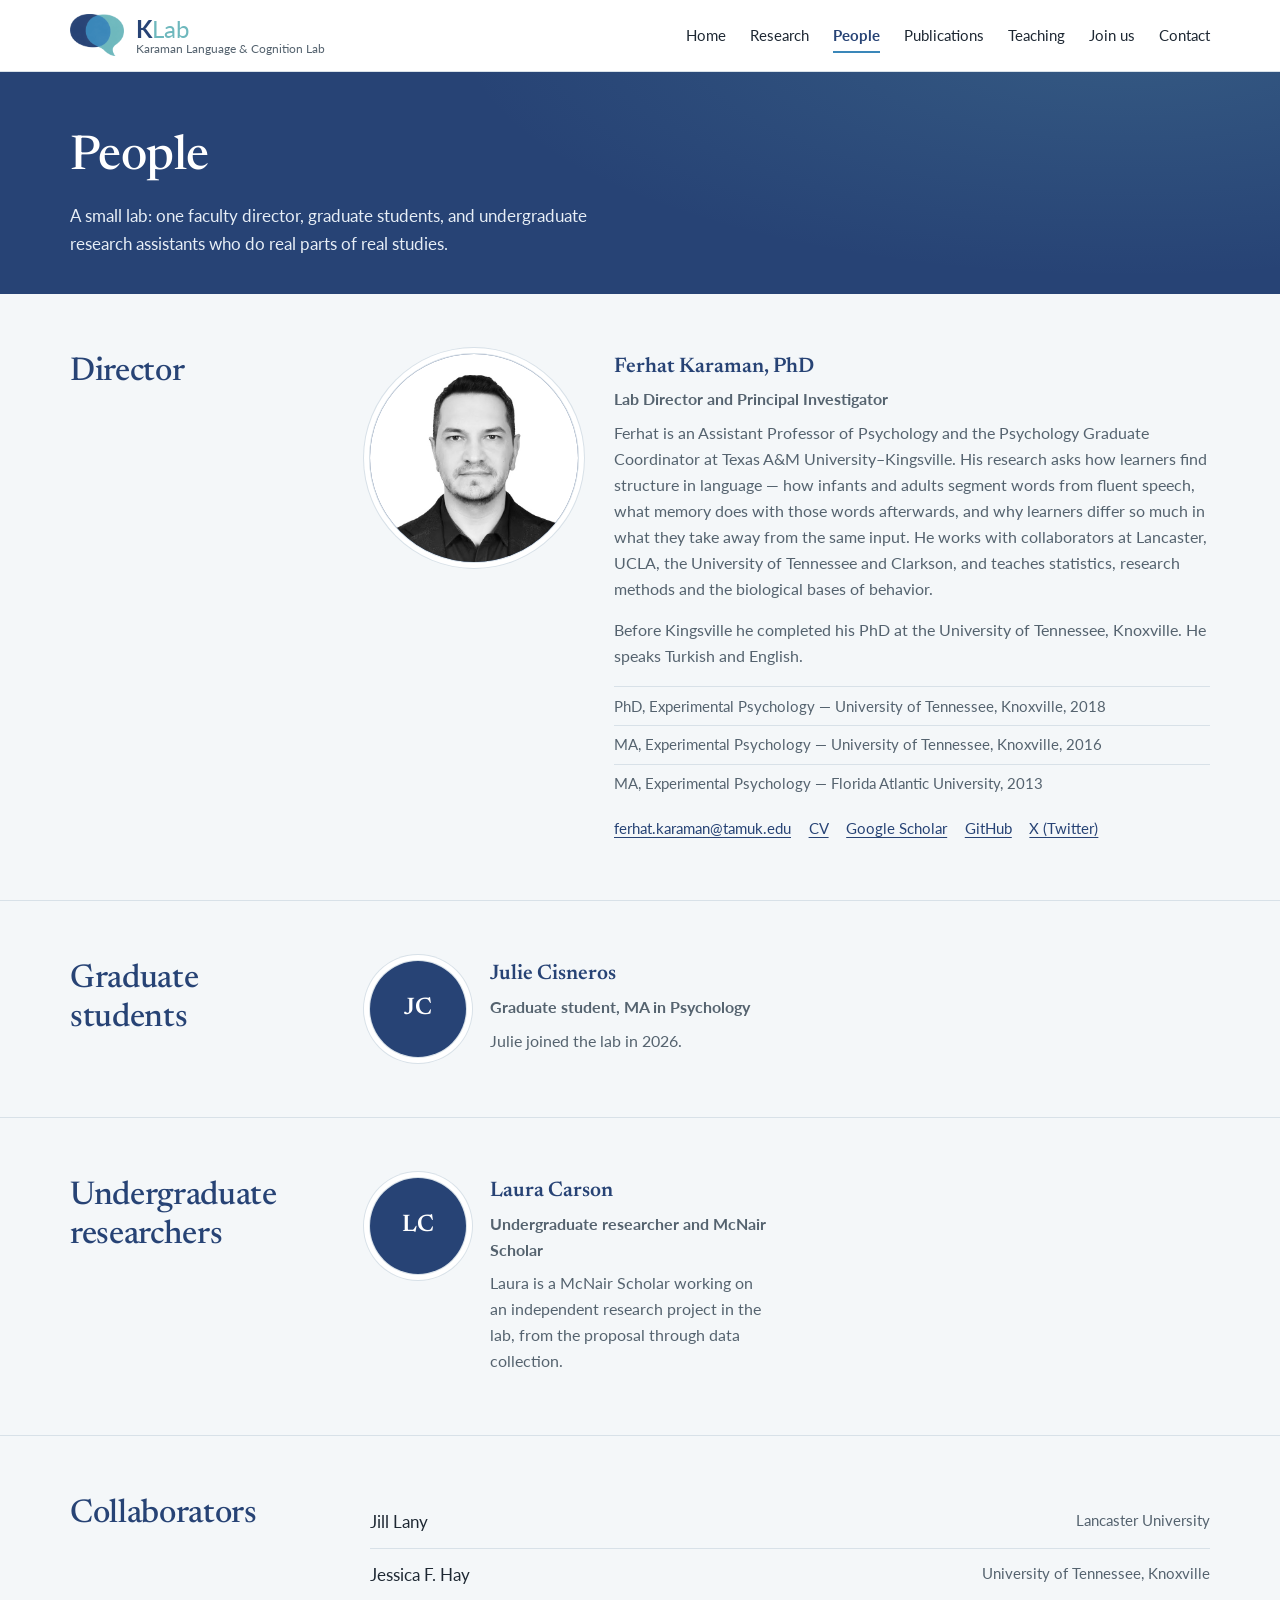
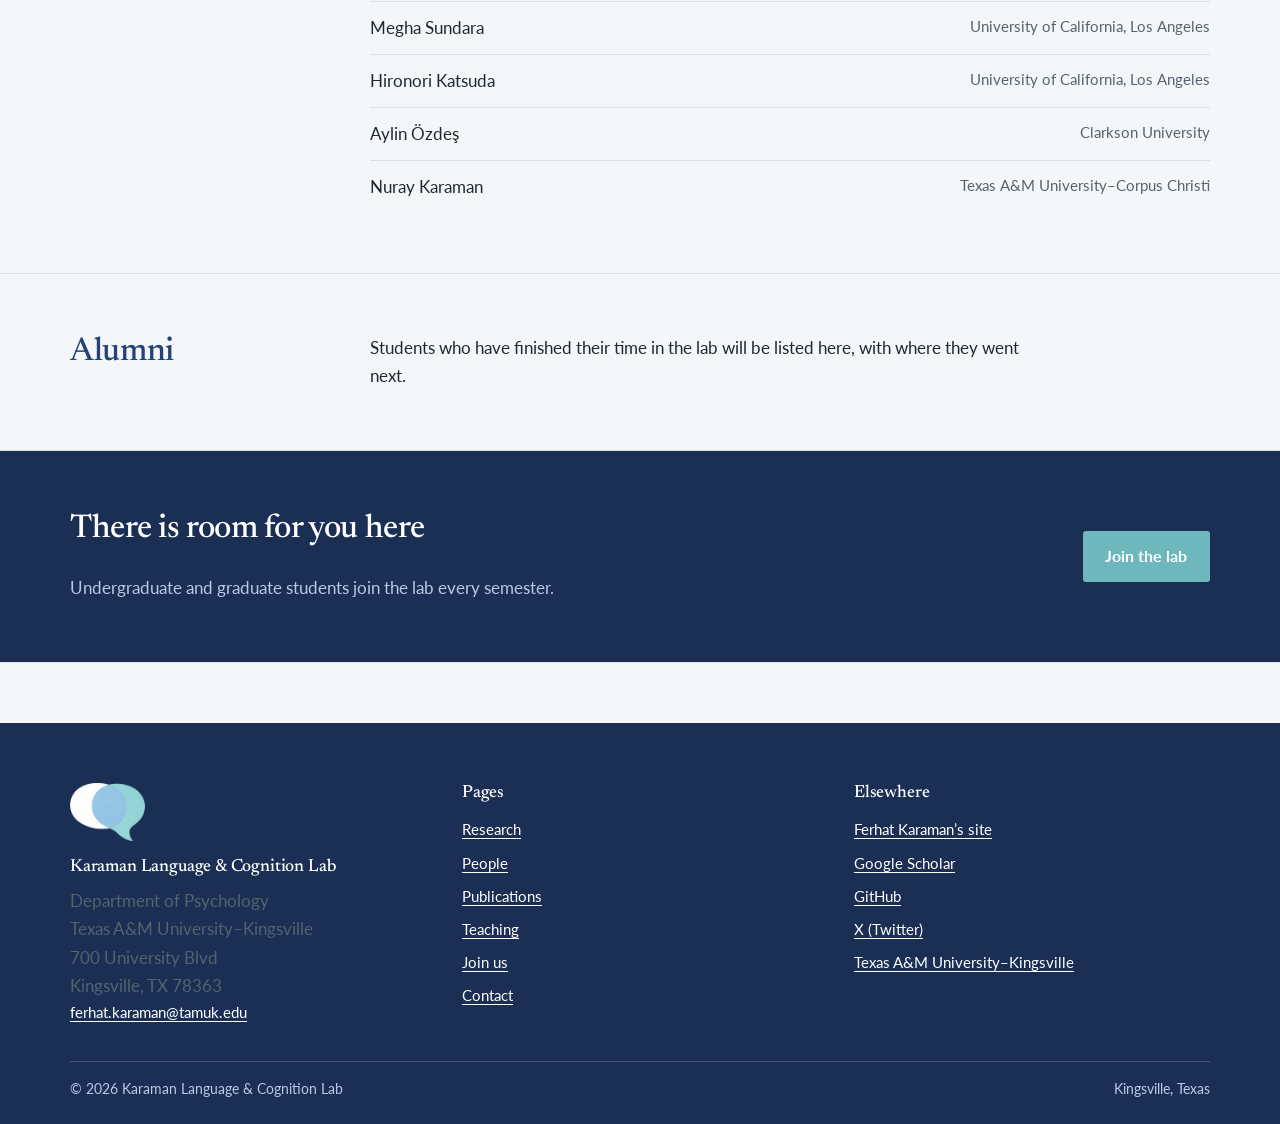
==== people.html @ 48c37533 "Add files via upload" ====
<!DOCTYPE html>
<html lang="en">
<head>
<meta charset="utf-8">
<meta name="viewport" content="width=device-width, initial-scale=1">
<title>People — Karaman Language &amp; Cognition Lab</title>
<meta name="description" content="The lab director, graduate students, undergraduate researchers and collaborators.">
<meta name="author" content="Ferhat Karaman">
<meta property="og:title" content="People — Karaman Language &amp; Cognition Lab">
<meta property="og:description" content="The lab director, graduate students, undergraduate researchers and collaborators.">
<meta property="og:type" content="website">
<meta property="og:site_name" content="Karaman Language &amp; Cognition Lab">
<link rel="icon" type="image/png" href="assets/img/favicon.png">
<link rel="apple-touch-icon" href="assets/img/apple-touch-icon.png">
<meta name="theme-color" content="#274375">
<link rel="preconnect" href="https://fonts.googleapis.com">
<link rel="preconnect" href="https://fonts.gstatic.com" crossorigin>
<link href="https://fonts.googleapis.com/css2?family=Lato:ital,wght@0,400;0,700;1,400&amp;family=Newsreader:opsz,wght@6..72,400;6..72,500;6..72,600&amp;family=JetBrains+Mono:wght@400;500&amp;display=swap" rel="stylesheet">
<link rel="stylesheet" href="assets/css/klab.css">
</head>
<body>
<a class="skip" href="#main">Skip to content</a>

<header class="masthead">
  <div class="wrap masthead-in">
    <a class="mark" href="index.html">
      <img src="assets/img/klab-mark.png" width="336" height="259" alt="">
      <span class="mark-text">
        <span class="mark-1"><span class="mark-k">K</span>Lab</span>
        <span class="mark-2">Karaman Language &amp; Cognition Lab</span>
      </span>
    </a>
    <button class="nav-toggle" type="button" aria-expanded="false" aria-controls="sitenav">Menu</button>
    <nav id="sitenav" class="nav" aria-label="Main">
      <ul>
        <li><a href="index.html">Home</a></li>
        <li><a href="research.html">Research</a></li>
        <li><a href="people.html" aria-current="page">People</a></li>
        <li><a href="publications.html">Publications</a></li>
        <li><a href="teaching.html">Teaching</a></li>
        <li><a href="join.html">Join us</a></li>
        <li><a href="contact.html">Contact</a></li>
      </ul>
    </nav>
  </div>
</header>

<main id="main">

  <section class="page-head">
    <div class="wrap">
      <h1>People</h1>
      <p>A small lab: one faculty director, graduate students, and undergraduate research assistants
        who do real parts of real studies.</p>
    </div>
  </section>

  <section>
    <div class="wrap split">
      <h2>Director</h2>
      <div class="person lead">
        <div class="portrait"><img src="assets/img/ferhat-karaman.jpg" alt="Ferhat Karaman"></div>
        <div>
          <h3>Ferhat Karaman, PhD</h3>
          <p class="role">Lab Director and Principal Investigator</p>
          <p>Ferhat is an Assistant Professor of Psychology and the Psychology Graduate Coordinator at
            Texas A&amp;M University&ndash;Kingsville. His research asks how learners find structure in
            language &mdash; how infants and adults segment words from fluent speech, what memory does
            with those words afterwards, and why learners differ so much in what they take away from
            the same input. He works with collaborators at Lancaster, UCLA, the University of Tennessee
            and Clarkson, and teaches statistics, research methods and the biological bases of behavior.</p>
          <p>Before Kingsville he completed his PhD at the University of Tennessee, Knoxville. He speaks
            Turkish and English.</p>
          <ul class="facts">
            <li>PhD, Experimental Psychology &mdash; University of Tennessee, Knoxville, 2018</li>
            <li>MA, Experimental Psychology &mdash; University of Tennessee, Knoxville, 2016</li>
            <li>MA, Experimental Psychology &mdash; Florida Atlantic University, 2013</li>
          </ul>
          <ul class="inline-links">
            <li><a href="mailto:ferhat.karaman@tamuk.edu">ferhat.karaman@tamuk.edu</a></li>
            <li><a href="https://ferhatkaraman.github.io/pdf/FerhatKaraman_CV.pdf">CV</a></li>
            <li><a href="https://scholar.google.com/citations?user=p9srGFwAAAAJ&amp;hl=en">Google Scholar</a></li>
            <li><a href="https://github.com/ferhatkaraman">GitHub</a></li>
            <li><a href="https://twitter.com/KaramanFerhat">X (Twitter)</a></li>
          </ul>
        </div>
      </div>
    </div>
  </section>

  <hr class="section-rule">

  <section>
    <div class="wrap split">
      <h2>Graduate students</h2>
      <ul class="people cols">
        <li class="person">
          <div class="portrait" aria-hidden="true">JC</div>
          <div>
            <h3>Julie Cisneros</h3>
            <p class="role">Graduate student, MA in Psychology</p>
            <p>Julie joined the lab in 2026. <!-- TODO: one sentence on Julie's project, e.g.
               "She works on ... and is responsible for ..." --></p>
          </div>
        </li>
        <!-- Copy this block to add another graduate student:
        <li class="person">
          <div class="portrait" aria-hidden="true">AB</div>
          <div>
            <h3>Full Name</h3>
            <p class="role">Graduate student, MA in Psychology</p>
            <p>One or two sentences about their project.</p>
          </div>
        </li>
        -->
      </ul>
    </div>
  </section>

  <hr class="section-rule">

  <section>
    <div class="wrap split">
      <h2>Undergraduate researchers</h2>
      <ul class="people cols">
        <li class="person">
          <div class="portrait" aria-hidden="true">LC</div>
          <div>
            <h3>Laura Carson</h3>
            <p class="role">Undergraduate researcher and McNair Scholar</p>
            <p>Laura is a McNair Scholar working on an independent research project in the lab, from
              the proposal through data collection.</p>
          </div>
        </li>
        <!-- Copy this block to add another undergraduate researcher. -->
      </ul>
    </div>
  </section>

  <hr class="section-rule">

  <section>
    <div class="wrap split">
      <h2>Collaborators</h2>
      <ul class="roster">
        <li><span>Jill Lany</span><span class="where">Lancaster University</span></li>
        <li><span>Jessica F. Hay</span><span class="where">University of Tennessee, Knoxville</span></li>
        <li><span>Megha Sundara</span><span class="where">University of California, Los Angeles</span></li>
        <li><span>Hironori Katsuda</span><span class="where">University of California, Los Angeles</span></li>
        <li><span>Aylin &Ouml;zde&#351;</span><span class="where">Clarkson University</span></li>
        <li><span>Nuray Karaman</span><span class="where">Texas A&amp;M University&ndash;Corpus Christi</span></li>
      </ul>
    </div>
  </section>

  <hr class="section-rule">

  <section>
    <div class="wrap split">
      <h2>Alumni</h2>
      <div>
        <p class="measure">Students who have finished their time in the lab will be listed here, with
          where they went next.</p>
        <!-- Template:
        <ul class="roster">
          <li><span>Full Name</span><span class="where">Undergraduate researcher, 2025&ndash;2026 &mdash; now at ...</span></li>
        </ul>
        -->
      </div>
    </div>
  </section>

  <section class="band band-deep">
    <div class="wrap cta">
      <div>
        <h2>There is room for you here</h2>
        <p>Undergraduate and graduate students join the lab every semester.</p>
      </div>
      <div class="actions">
        <a class="btn btn-1" href="join.html">Join the lab</a>
      </div>
    </div>
  </section>

</main>

  <footer class="foot">
    <div class="wrap">
      <div class="foot-grid">
        <div>
          <img class="foot-mark" src="assets/img/klab-mark-light.png" width="336" height="259" alt="">
          <h2>Karaman Language &amp; Cognition Lab</h2>
          <address>
            Department of Psychology<br>
            Texas A&amp;M University&ndash;Kingsville<br>
            700 University Blvd<br>
            Kingsville, TX 78363
          </address>
          <p><a href="mailto:ferhat.karaman@tamuk.edu">ferhat.karaman@tamuk.edu</a></p>
        </div>
        <div>
          <h2>Pages</h2>
          <ul>
            <li><a href="research.html">Research</a></li>
            <li><a href="people.html">People</a></li>
            <li><a href="publications.html">Publications</a></li>
            <li><a href="teaching.html">Teaching</a></li>
            <li><a href="join.html">Join us</a></li>
            <li><a href="contact.html">Contact</a></li>
          </ul>
        </div>
        <div>
          <h2>Elsewhere</h2>
          <ul>
            <li><a href="https://ferhatkaraman.github.io/">Ferhat Karaman&rsquo;s site</a></li>
            <li><a href="https://scholar.google.com/citations?user=p9srGFwAAAAJ&amp;hl=en">Google Scholar</a></li>
            <li><a href="https://github.com/ferhatkaraman">GitHub</a></li>
            <li><a href="https://twitter.com/KaramanFerhat">X (Twitter)</a></li>
            <li><a href="https://www.tamuk.edu/">Texas A&amp;M University&ndash;Kingsville</a></li>
          </ul>
        </div>
      </div>
      <div class="foot-base">
        <span>&copy; <span id="year">2026</span> Karaman Language &amp; Cognition Lab</span>
        <span>Kingsville, Texas</span>
      </div>
    </div>
  </footer>

<script src="assets/js/klab.js"></script>
<script>document.getElementById("year").textContent = new Date().getFullYear();</script>
</body>
</html>
---- assets/css/klab.css ----
/* ==========================================================================
   Karaman Language & Cognition Lab
   assets/css/klab.css
   Palette is taken directly from the KLab logo. Everything tunable lives in
   the :root block below.
   ========================================================================== */

:root {
  /* brand — sampled from the lab logo */
  --navy:       #274375;
  --navy-deep:  #1B2F55;
  --navy-soft:  #35558C;
  --blue:       #3A87B9;
  --teal:       #6EB8BD;
  --teal-pale:  #A8D8DA;

  /* neutrals */
  --paper:      #F4F7F9;
  --surface:    #FFFFFF;
  --ink:        #1E2833;
  --ink-soft:   #55636F;
  --rule:       #D8E1E8;
  --on-navy:      #FFFFFF;
  --on-navy-soft: #B9CBE4;

  /* type */
  --display: "Newsreader", Georgia, "Times New Roman", serif;
  --body:    "Lato", -apple-system, BlinkMacSystemFont, "Segoe UI", Helvetica, Arial, sans-serif;
  --mono:    "JetBrains Mono", ui-monospace, SFMono-Regular, Menlo, Consolas, monospace;

  /* measure & rhythm */
  --wrap: 1140px;
  --measure: 66ch;
  --s1: .5rem;
  --s2: 1rem;
  --s3: 1.5rem;
  --s4: 2.25rem;
  --s5: 3.75rem;
  --s6: 5.5rem;
}

*, *::before, *::after { box-sizing: border-box; }

html { -webkit-text-size-adjust: 100%; scroll-behavior: smooth; }

body {
  margin: 0;
  background: var(--paper);
  color: var(--ink);
  font-family: var(--body);
  font-size: 1.0625rem;
  line-height: 1.65;
  /* font smoothing is left on the browser default on purpose: forcing
     antialiasing makes text look thin and soft on Windows and on non-retina
     screens, which is the usual cause of "blurry" type */
  text-rendering: optimizeLegibility;
}

img { max-width: 100%; height: auto; display: block; }

a { color: inherit; text-decoration-thickness: 1px; text-underline-offset: 3px; }
a:hover { text-decoration-color: var(--blue); }

:focus-visible { outline: 2px solid var(--blue); outline-offset: 3px; border-radius: 2px; }

.skip { position: absolute; left: -9999px; top: 0; background: var(--navy); color: #fff; padding: .75rem 1rem; z-index: 100; }
.skip:focus { left: 0; }

.wrap { width: min(100% - 2.5rem, var(--wrap)); margin-inline: auto; }
.measure { max-width: var(--measure); }
.visually-hidden {
  position: absolute; width: 1px; height: 1px; overflow: hidden;
  clip: rect(0 0 0 0); clip-path: inset(50%); white-space: nowrap;
}

/* --------------------------------------------------------------- masthead */

.masthead {
  background: var(--surface);
  border-bottom: 1px solid var(--rule);
  position: sticky; top: 0; z-index: 50;
}
.masthead-in {
  display: flex; align-items: center; justify-content: space-between;
  gap: var(--s3); padding-block: .9rem;
}

.mark { display: flex; align-items: center; gap: .75rem; text-decoration: none; }
.mark img { height: 42px; width: auto; }
.mark-text { display: flex; flex-direction: column; line-height: 1.1; }
.mark-1 { font-size: 1.5rem; font-weight: 400; color: var(--teal); letter-spacing: -.01em; }
.mark-k { font-weight: 700; color: var(--navy); }
.mark-2 { font-size: .74rem; color: var(--ink-soft); }

.nav ul { display: flex; gap: 1.5rem; list-style: none; margin: 0; padding: 0; }
.nav a {
  text-decoration: none; font-size: .95rem;
  padding-block: .4rem; border-bottom: 2px solid transparent; color: var(--ink);
}
.nav a:hover { border-bottom-color: var(--teal); }
.nav a[aria-current="page"] { border-bottom-color: var(--blue); color: var(--navy); font-weight: 700; }

.nav-toggle {
  display: none; font: inherit; font-size: .9rem;
  background: none; border: 1px solid var(--rule); border-radius: 4px;
  padding: .45rem .75rem; color: var(--ink); cursor: pointer;
}

/* ------------------------------------------------------------------- hero */

.hero {
  background:
    radial-gradient(90rem 40rem at 78% -10%, rgba(110,184,189,.20), transparent 60%),
    radial-gradient(60rem 30rem at 0% 110%, rgba(58,135,185,.28), transparent 62%),
    var(--navy);
  color: var(--on-navy);
  padding-block: var(--s6) var(--s5);
}
.hero-kicker { font-size: .84rem; color: var(--on-navy-soft); margin: 0 0 var(--s4); }

/* the speech stream */
.stream {
  font-family: var(--mono);
  font-size: clamp(1rem, 2.5vw, 1.5rem);
  line-height: 2.4;
  word-break: break-word;
  margin: 0 0 var(--s4);
  color: #EAF1F8;
}
.stream .w {
  display: inline-block;
  padding-bottom: .16em;
  background-image: linear-gradient(var(--teal), var(--teal));
  background-repeat: no-repeat;
  background-position: 0 100%;
  background-size: 0% 2px;
  margin-inline: 0;
  transition: margin .85s cubic-bezier(.2,.7,.2,1), background-size .85s cubic-bezier(.2,.7,.2,1);
  transition-delay: calc(var(--i) * 45ms);
}
.stream .w:nth-child(odd) { background-image: linear-gradient(var(--blue), var(--blue)); }
.stream.segmented .w { margin-inline: .42em; background-size: 100% 2px; }
.stream .tail { color: var(--on-navy-soft); }

.hero h1 {
  font-family: var(--display);
  font-weight: 500;
  font-size: clamp(2.1rem, 4.9vw, 3.5rem);
  line-height: 1.12;
  letter-spacing: -.012em;
  margin: 0 0 var(--s3);
  max-width: 19ch;
}
.hero p.lede { max-width: 54ch; font-size: 1.12rem; margin: 0 0 var(--s4); color: #E7EEF6; }
.hero .note {
  max-width: 56ch; color: var(--on-navy-soft); font-size: .93rem;
  margin: var(--s4) 0 0; padding-left: 1rem; border-left: 2px solid var(--teal);
}

.actions { display: flex; flex-wrap: wrap; gap: .75rem; }
.btn {
  display: inline-block; text-decoration: none;
  padding: .72rem 1.35rem; border-radius: 3px;
  font-size: .97rem; font-weight: 700;
  border: 1px solid transparent;
  transition: background-color .15s ease, border-color .15s ease;
}
.btn-1 { background: var(--teal); color: #10303A; }
.btn-1:hover { background: var(--teal-pale); }
.btn-2 { border-color: rgba(255,255,255,.45); color: #fff; }
.btn-2:hover { border-color: #fff; background: rgba(255,255,255,.08); }
.btn-dark { background: var(--navy); color: #fff; }
.btn-dark:hover { background: var(--navy-deep); }

/* ------------------------------------------------------------- page heads */

.page-head {
  background:
    radial-gradient(70rem 26rem at 88% -20%, rgba(110,184,189,.20), transparent 60%),
    var(--navy);
  color: var(--on-navy);
  padding-block: var(--s5) var(--s4);
}
.page-head h1 {
  font-family: var(--display); font-weight: 500;
  font-size: clamp(2rem, 4.2vw, 3rem); line-height: 1.12;
  letter-spacing: -.012em; margin: 0 0 var(--s2); max-width: 22ch;
}
.page-head p { max-width: 58ch; margin: 0; color: #E7EEF6; }
.page-head a { color: #fff; }

/* ---------------------------------------------------------------- section */

section { padding-block: var(--s5); }
.page-head + section { padding-top: var(--s5); }

h2 {
  font-family: var(--display); font-weight: 500;
  font-size: clamp(1.55rem, 2.6vw, 2.05rem); line-height: 1.18;
  letter-spacing: -.01em; margin: 0 0 var(--s3); color: var(--navy);
}
h3 { font-family: var(--display); font-weight: 600; font-size: 1.24rem; line-height: 1.3; margin: 0 0 .4rem; }
h4 { font-size: 1rem; margin: 0 0 .3rem; }
p { margin: 0 0 var(--s2); }
p:last-child { margin-bottom: 0; }

.section-rule { border: 0; border-top: 1px solid var(--rule); margin: 0; }

.split {
  display: grid;
  grid-template-columns: minmax(0, 15rem) minmax(0, 1fr);
  gap: var(--s4) var(--s5);
  align-items: start;
}
.split > h2 { position: sticky; top: 6rem; margin-bottom: 0; }

/* ---------------------------------------------------------- research list */

.topics { list-style: none; margin: 0; padding: 0; }
.topics > li { padding-block: var(--s3); border-top: 1px solid var(--rule); }
.topics > li:first-child { border-top: 0; padding-top: 0; }
.topics h3 { margin-bottom: .45rem; color: var(--navy); }
.topics p { color: var(--ink-soft); max-width: 62ch; }

.projects { list-style: none; margin: 0; padding: 0; display: grid; gap: var(--s3); }
.project {
  background: var(--surface);
  border: 1px solid var(--rule);
  border-left: 4px solid var(--blue);
  border-radius: 3px;
  padding: var(--s3) var(--s3) var(--s3) var(--s4);
  box-shadow: 0 1px 2px rgba(31, 51, 84, .05);
}
.project:nth-child(3n+2) { border-left-color: var(--teal); }
.project:nth-child(3n+3) { border-left-color: var(--navy); }
.project h3 { margin-bottom: .35rem; color: var(--navy); }
.project p { color: var(--ink-soft); max-width: 62ch; }
.project .meta { font-size: .85rem; color: var(--ink-soft); margin-top: .7rem; }
.status {
  font-size: .78rem; font-weight: 700;
  border-radius: 999px; padding: .15rem .7rem; white-space: nowrap;
  background: #E8F3F4; color: #1D5A63;
}

/* ----------------------------------------------------------------- people */

.people { list-style: none; margin: 0; padding: 0; display: grid; gap: var(--s4); }
.people.cols { grid-template-columns: repeat(auto-fill, minmax(18rem, 1fr)); }

.person { display: grid; grid-template-columns: 6rem minmax(0,1fr); gap: var(--s3); align-items: start; }
.person.lead { grid-template-columns: 13rem minmax(0,1fr); gap: var(--s4); }

.portrait {
  width: 100%; aspect-ratio: 1; border-radius: 50%; overflow: hidden;
  background: var(--navy); color: #fff;
  display: grid; place-items: center;
  font-family: var(--display); font-weight: 600; font-size: 1.5rem;
  box-shadow: 0 0 0 1px var(--rule), 0 0 0 6px var(--surface), 0 0 0 7px var(--rule);
}
.person.lead .portrait { font-size: 2.6rem; }
.portrait img { width: 100%; height: 100%; object-fit: cover; }

.role { color: var(--blue); font-size: .92rem; font-weight: 700; margin: 0 0 .5rem; }
.person p { color: var(--ink-soft); font-size: .98rem; }
.person h3 { color: var(--navy); font-size: 1.32rem; }

.inline-links { list-style: none; display: flex; flex-wrap: wrap; gap: .3rem 1.1rem; margin: .8rem 0 0; padding: 0; font-size: .92rem; }
.inline-links a { color: var(--navy); }

.facts { margin: var(--s2) 0 0; padding: 0; list-style: none; font-size: .95rem; color: var(--ink-soft); }
.facts li { padding-block: .4rem; border-top: 1px solid var(--rule); }

.roster { list-style: none; margin: 0; padding: 0; }
.roster li { padding-block: .75rem; border-top: 1px solid var(--rule); display: flex; flex-wrap: wrap; gap: .2rem 1rem; justify-content: space-between; }
.roster li:first-child { border-top: 0; }
.roster .where { color: var(--ink-soft); font-size: .92rem; }

/* ----------------------------------------------------------- publications */

.year {
  font-family: var(--display); font-weight: 600; font-size: 1.5rem; color: var(--navy);
  margin: 0 0 var(--s2); padding-bottom: .3rem; border-bottom: 2px solid var(--teal);
  display: inline-block;
}
.pubs { list-style: none; margin: 0 0 var(--s4); padding: 0; }
.pubs li { padding-block: var(--s2); border-top: 1px solid var(--rule); max-width: 76ch; }
.pubs li:first-child { border-top: 0; }
.pubs .title { font-family: var(--display); font-size: 1.1rem; color: var(--navy); }
.pubs .venue { color: var(--ink-soft); }
.pubs .doi { font-size: .88rem; }
.pubs .doi a { color: var(--blue); }

/* ------------------------------------------------------------------- news */

.news { list-style: none; margin: 0; padding: 0; }
.news li { display: grid; grid-template-columns: 7.5rem minmax(0,1fr); gap: var(--s2); padding-block: .95rem; border-top: 1px solid var(--rule); }
.news li:first-child { border-top: 0; }
.news time { color: var(--blue); font-size: .88rem; font-weight: 700; padding-top: .2rem; }

/* ------------------------------------------------------------------ lists */

.plain { padding-left: 1.15rem; margin: 0 0 var(--s2); }
.plain li { margin-bottom: .5rem; max-width: 62ch; color: var(--ink-soft); }
.plain li::marker { color: var(--teal); }

/* ------------------------------------------------------------------ bands */

.band { background: var(--surface); border-block: 1px solid var(--rule); }
.band-deep { background: var(--navy-deep); color: var(--on-navy); }
.band-deep h2 { color: #fff; }
.band-deep p { color: var(--on-navy-soft); }
.band-deep a { color: #fff; }

.cta { display: grid; grid-template-columns: minmax(0,1fr) auto; gap: var(--s4); align-items: center; }
.cta p { max-width: 52ch; }

.courses { list-style: none; margin: 0; padding: 0; }
.courses li { padding-block: var(--s2); border-top: 1px solid var(--rule); max-width: 70ch; }
.courses li:first-child { border-top: 0; }
.courses .code { font-family: var(--mono); font-size: .84rem; color: var(--blue); margin-bottom: .2rem; }
.courses h3 { color: var(--navy); }
.courses p:not(.code) { color: var(--ink-soft); }

.contact-grid { display: grid; grid-template-columns: repeat(auto-fit, minmax(15rem, 1fr)); gap: var(--s4); }
address { font-style: normal; color: var(--ink-soft); }

/* ----------------------------------------------------------------- footer */

.foot { background: var(--navy-deep); color: var(--on-navy); padding-block: var(--s5) var(--s3); margin-top: var(--s5); }
.foot-grid { display: grid; grid-template-columns: repeat(auto-fit, minmax(14rem, 1fr)); gap: var(--s4); }
.foot-mark { height: 58px; width: auto; margin-bottom: var(--s2); }
.foot h2 { font-size: 1.1rem; margin-bottom: .6rem; color: #fff; }
.foot p, .foot li { color: var(--on-navy-soft); font-size: .95rem; }
.foot ul { list-style: none; margin: 0; padding: 0; }
.foot li { padding-block: .25rem; }
.foot a { color: #fff; }
.foot-base {
  margin-top: var(--s4); padding-top: var(--s2);
  border-top: 1px solid rgba(255,255,255,.16);
  font-size: .85rem; color: var(--on-navy-soft);
  display: flex; flex-wrap: wrap; gap: .4rem 1.5rem; justify-content: space-between;
}

/* ------------------------------------------------------------ responsive */

@media (max-width: 880px) {
  .split { grid-template-columns: 1fr; gap: var(--s3); }
  .split > h2 { position: static; }
  .cta { grid-template-columns: 1fr; }
  .person.lead { grid-template-columns: 1fr; }
  .person.lead .portrait { width: 9rem; }
}

@media (max-width: 720px) {
  .nav-toggle { display: block; }
  .nav {
    display: none; position: absolute; left: 0; right: 0; top: 100%;
    background: var(--surface); border-bottom: 1px solid var(--rule);
    padding: var(--s2) 1.25rem var(--s3);
    box-shadow: 0 10px 20px rgba(27,47,85,.08);
  }
  .nav.open { display: block; }
  .nav ul { flex-direction: column; gap: 0; }
  .nav a { display: block; padding-block: .7rem; border-bottom: 1px solid var(--rule); }
  .masthead-in { position: relative; }
  .mark img { height: 34px; }
  .mark-1 { font-size: 1.25rem; }
  .mark-2 { display: none; }
  .news li { grid-template-columns: 1fr; gap: .1rem; }
  .person { grid-template-columns: 1fr; }
  .person .portrait { width: 5rem; }
  :root { --s5: 2.75rem; --s6: 3.5rem; }
}

@media (prefers-reduced-motion: reduce) {
  html { scroll-behavior: auto; }
  .stream .w { transition: none; }
  * { animation-duration: .001ms !important; transition-duration: .001ms !important; }
}

@media print {
  .masthead, .foot, .actions, .nav-toggle { display: none; }
  body { background: #fff; }
  .hero, .page-head, .band-deep { background: #fff; color: #000; }
  .hero h1, .page-head h1 { color: #000; }
}
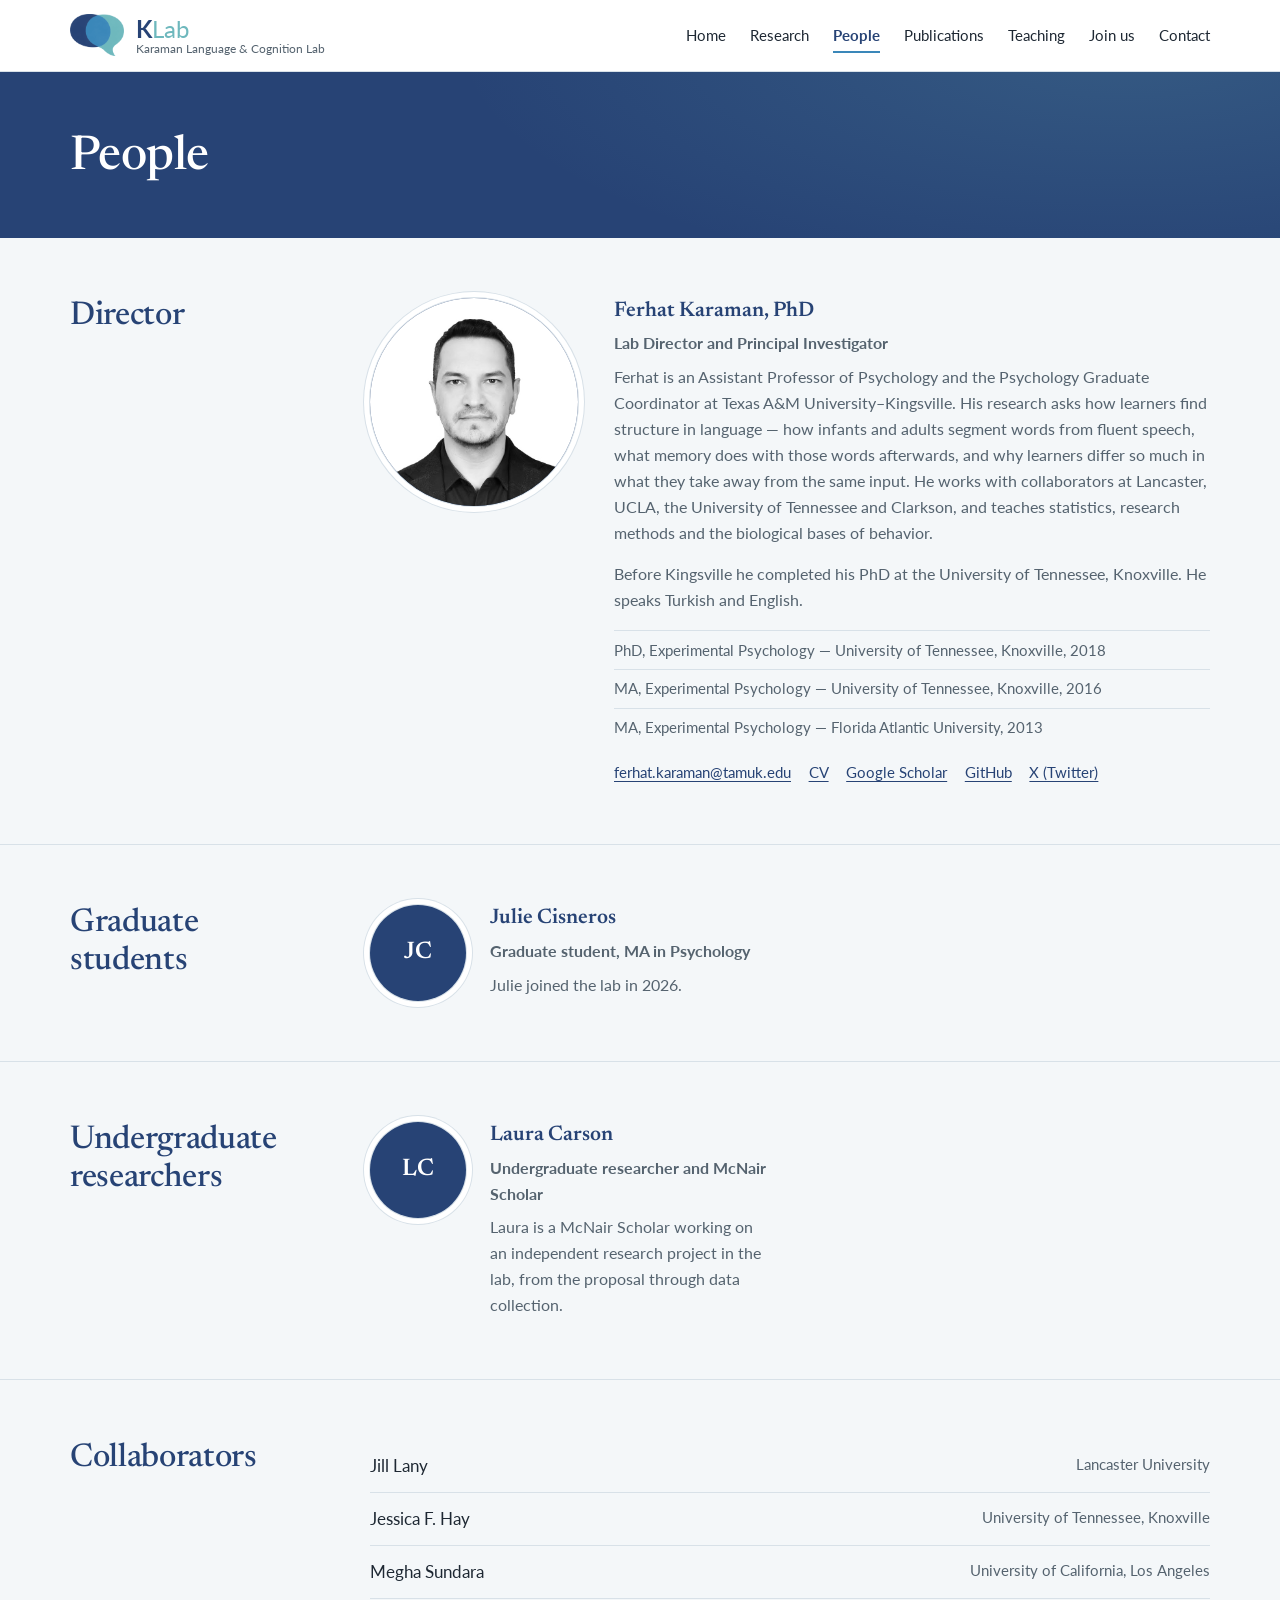
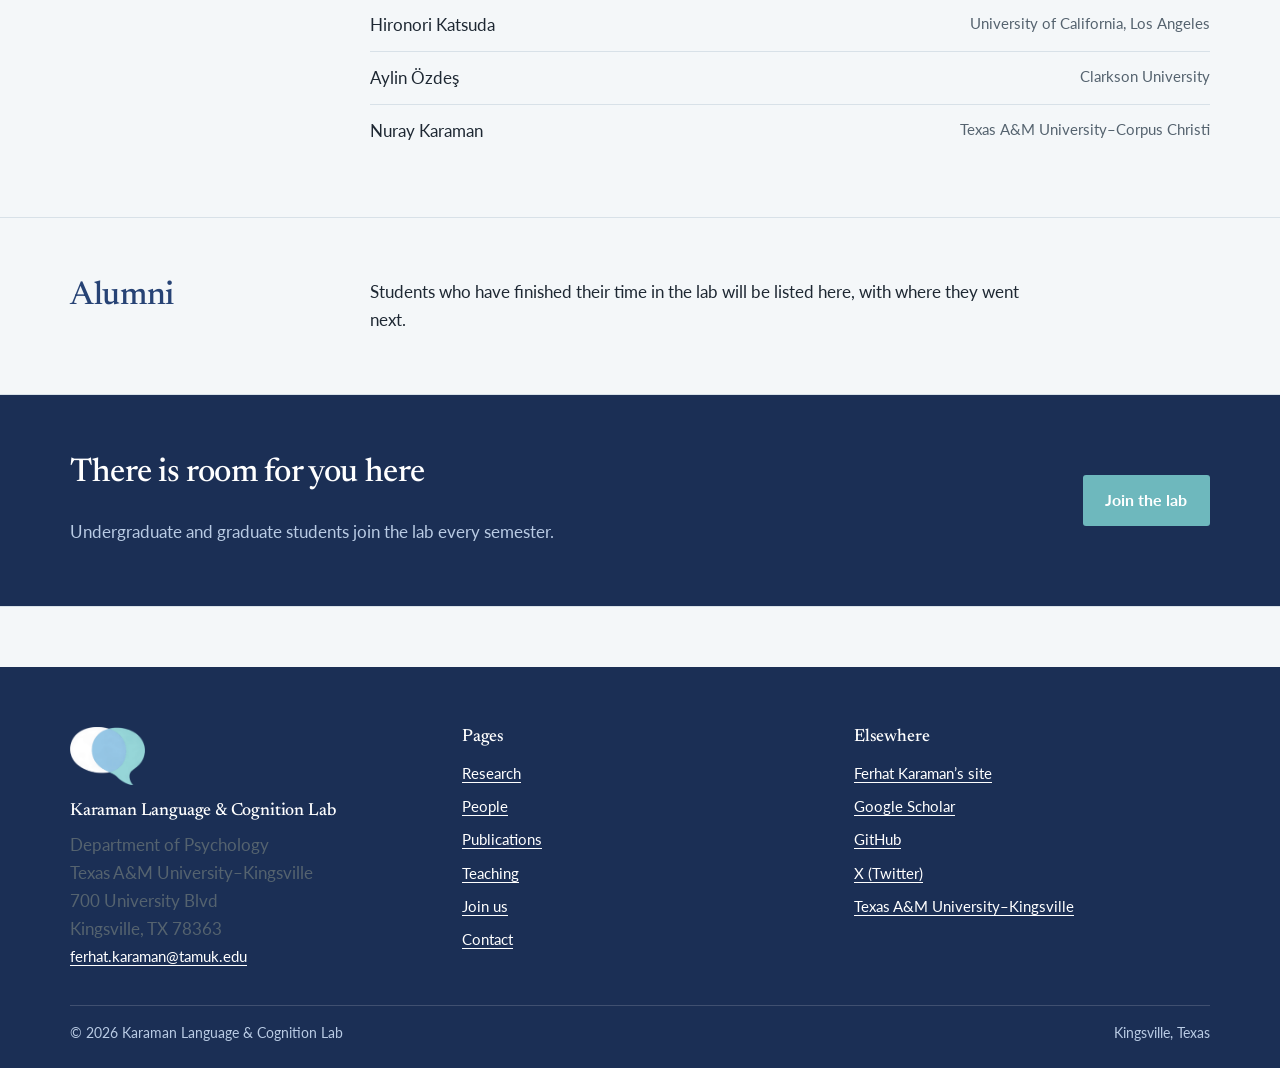
==== commit f318576a: "Update people.html" ====
--- a/people.html
+++ b/people.html
@@ -50,8 +50,6 @@
   <section class="page-head">
     <div class="wrap">
       <h1>People</h1>
-      <p>A small lab: one faculty director, graduate students, and undergraduate research assistants
-        who do real parts of real studies.</p>
     </div>
   </section>
 
